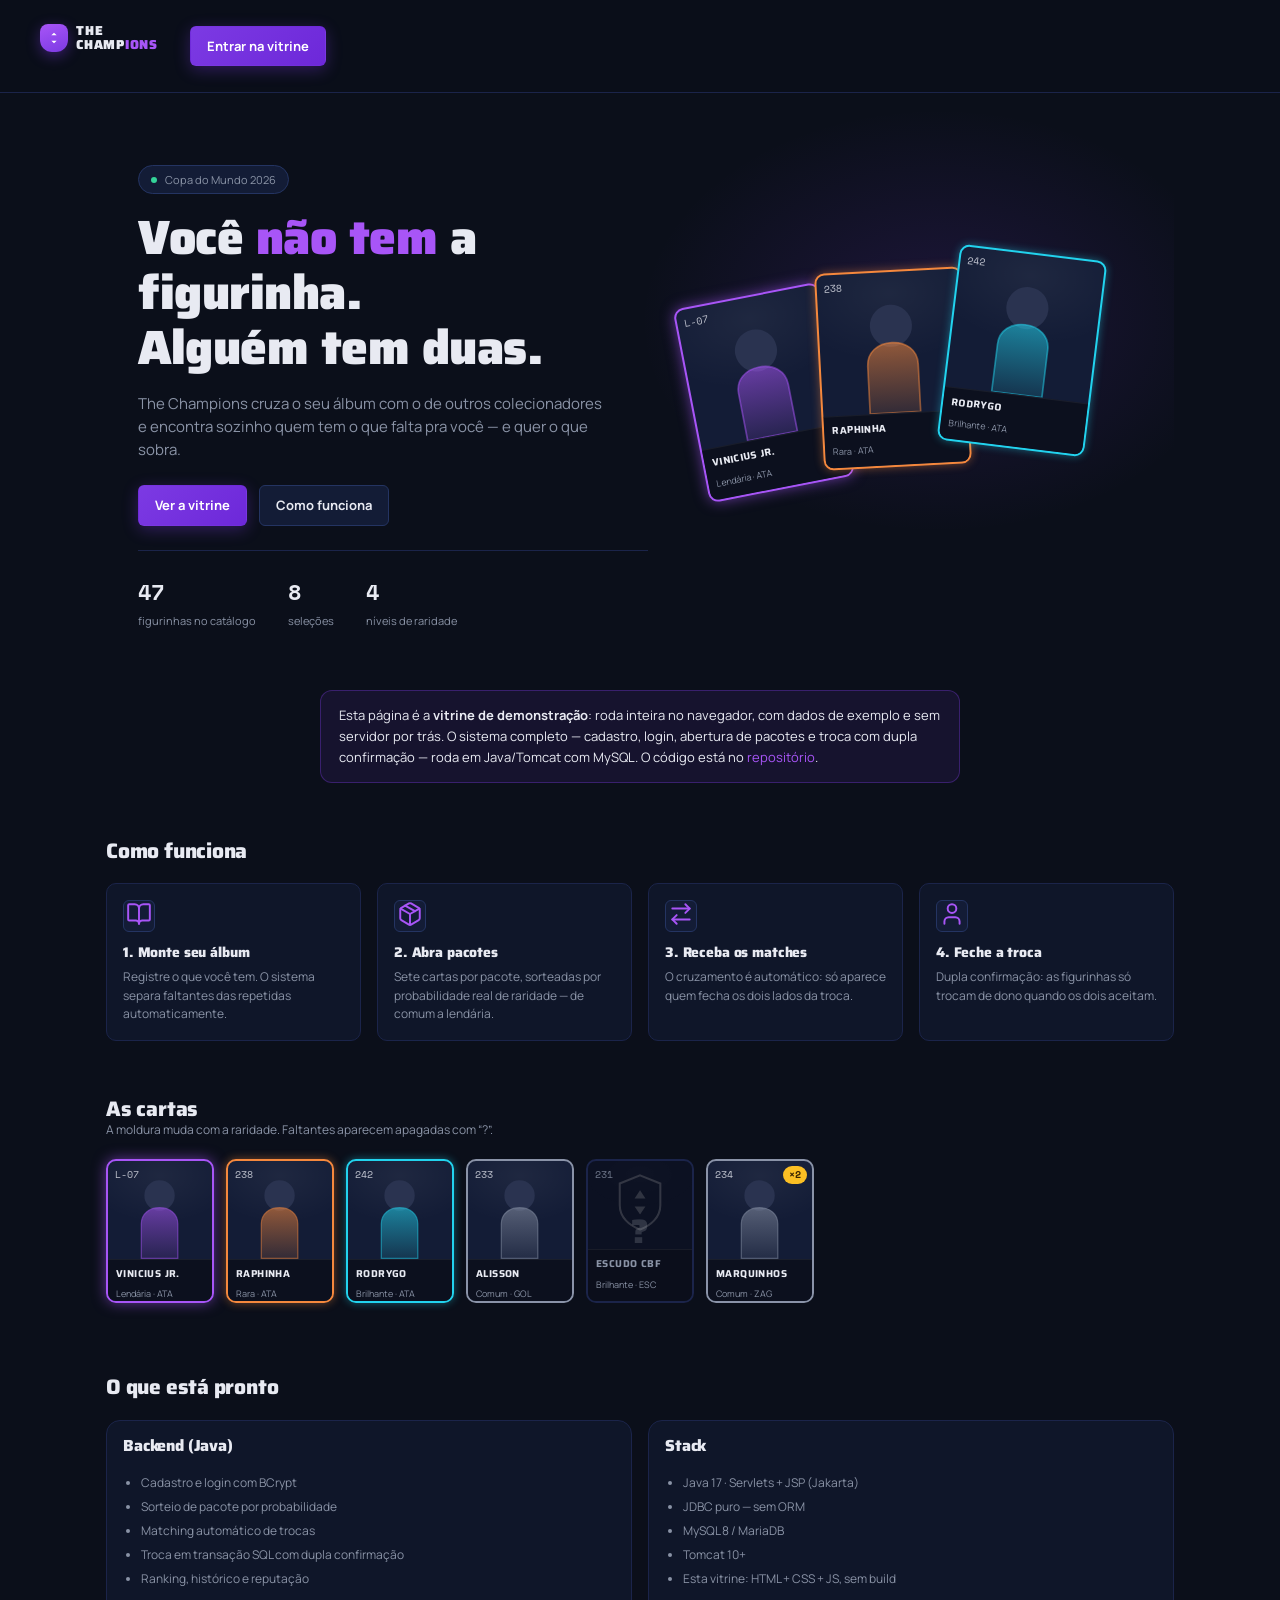
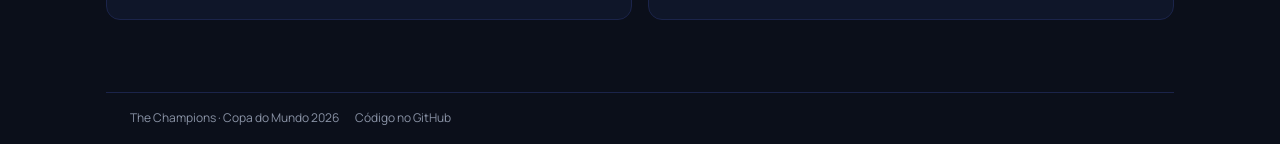
==== src/main/webapp-static/index.html @ b9e7fbf0 "Vitrine estatica para GitHub Pages O GitHub Pages so serve arquivo estatico: nao roda Java nem MySQL" ====
<!doctype html>
<html lang="pt-BR">
<head>
<meta charset="UTF-8">
<meta name="viewport" content="width=device-width, initial-scale=1">
<title>The Champions — troca de figurinhas da Copa 2026</title>
<meta name="description" content="Marketplace peer-to-peer de troca de figurinhas da Copa do Mundo 2026.">
<link rel="preconnect" href="https://fonts.googleapis.com">
<link rel="preconnect" href="https://fonts.gstatic.com" crossorigin>
<link href="https://fonts.googleapis.com/css2?family=Saira:wght@700;800;900&family=Manrope:wght@400;600;700;800&family=Space+Mono:wght@400;700&display=swap" rel="stylesheet">
<link rel="stylesheet" href="./assets/css/app.css">
<link rel="icon" href="data:image/svg+xml,<svg xmlns='http://www.w3.org/2000/svg' viewBox='0 0 24 24'><rect width='24' height='24' rx='6' fill='%237C3AE3'/><path d='M12 5l4 4h-8zM12 19l-4-4h8z' fill='white'/></svg>">
<style>
  .aviso-demo{max-width:640px;margin:28px auto 0;padding:14px 18px;border-radius:12px;
    background:rgba(124,58,227,.10);border:1px solid rgba(124,58,227,.35);
    font-size:13px;line-height:1.6;color:var(--txt-2)}
  .passo .icone{width:26px;height:26px;color:var(--roxo-400);margin-bottom:10px}
  .vitrine{max-width:1100px;margin:0 auto;padding:0 var(--e4)}
  .vitrine-cartas{margin-top:56px}
</style>
</head>
<body>

<div id="sprite" hidden></div>

<header class="landing-topo">
  <a class="marca" href="./index.html" style="text-decoration:none;color:inherit">
    <span class="escudo"><svg class="icone" viewBox="0 0 24 24">
      <path d="M12 4l4 4h-8zM12 20l-4-4h8z" fill="currentColor" stroke="none"/></svg></span>
    <span class="marca-nome">The<br>Champ<span>ions</span></span>
  </a>
  <a href="./app.html#/dashboard" class="btn btn-primario">Entrar na vitrine</a>
</header>

<main class="vitrine">

  <section class="heroi">
    <div>
      <span class="selo"><i></i> Copa do Mundo 2026</span>
      <h1>Você <em>não tem</em> a figurinha.<br>Alguém tem duas.</h1>
      <p class="chamada">
        The Champions cruza o seu álbum com o de outros colecionadores e encontra
        sozinho quem tem o que falta pra você — e quer o que sobra.
      </p>

      <div style="display:flex;gap:12px;flex-wrap:wrap;margin-top:24px">
        <a href="./app.html#/dashboard" class="btn btn-primario">Ver a vitrine</a>
        <a href="#como-funciona" class="btn btn-secundario">Como funciona</a>
      </div>

      <div class="numeros-comunidade">
        <div><b>47</b><small>figurinhas no catálogo</small></div>
        <div><b>8</b><small>seleções</small></div>
        <div><b>4</b><small>níveis de raridade</small></div>
      </div>
    </div>

    <div class="deck" id="deck"></div>
  </section>

  <p class="aviso-demo">
    Esta página é a <b>vitrine de demonstração</b>: roda inteira no navegador, com
    dados de exemplo e sem servidor por trás. O sistema completo — cadastro, login,
    abertura de pacotes e troca com dupla confirmação — roda em Java/Tomcat com
    MySQL. O código está no
    <a href="https://github.com/kumiechikc/figcopa">repositório</a>.
  </p>

  <section id="como-funciona" style="margin-top:56px">
    <h2>Como funciona</h2>
    <div class="grade grade-4" style="margin-top:20px">
      <article class="passo">
        <div class="topo"><span class="ic"><svg class="icone"><use href="#i-album"/></svg></span></div>
        <h3>1. Monte seu álbum</h3>
        <p class="secundario pequeno">Registre o que você tem. O sistema separa
          faltantes das repetidas automaticamente.</p>
      </article>
      <article class="passo">
        <div class="topo"><span class="ic"><svg class="icone"><use href="#i-pacote"/></svg></span></div>
        <h3>2. Abra pacotes</h3>
        <p class="secundario pequeno">Sete cartas por pacote, sorteadas por
          probabilidade real de raridade — de comum a lendária.</p>
      </article>
      <article class="passo">
        <div class="topo"><span class="ic"><svg class="icone"><use href="#i-troca"/></svg></span></div>
        <h3>3. Receba os matches</h3>
        <p class="secundario pequeno">O cruzamento é automático: só aparece quem
          fecha os dois lados da troca.</p>
      </article>
      <article class="passo">
        <div class="topo"><span class="ic"><svg class="icone"><use href="#i-usuario"/></svg></span></div>
        <h3>4. Feche a troca</h3>
        <p class="secundario pequeno">Dupla confirmação: as figurinhas só trocam de
          dono quando os dois aceitam.</p>
      </article>
    </div>
  </section>

  <section class="vitrine-cartas">
    <h2>As cartas</h2>
    <p class="secundario pequeno" style="margin-bottom:20px">
      A moldura muda com a raridade. Faltantes aparecem apagadas com “?”.
    </p>
    <div class="grade-figurinhas" id="amostra"></div>
  </section>

  <section style="margin-top:72px">
    <h2>O que está pronto</h2>
    <div class="grade grade-2" style="margin-top:20px">
      <div class="card">
        <div class="card-cabecalho"><h3>Backend (Java)</h3></div>
        <ul class="secundario pequeno" style="line-height:2;padding-left:18px">
          <li>Cadastro e login com BCrypt</li>
          <li>Sorteio de pacote por probabilidade</li>
          <li>Matching automático de trocas</li>
          <li>Troca em transação SQL com dupla confirmação</li>
          <li>Ranking, histórico e reputação</li>
        </ul>
      </div>
      <div class="card">
        <div class="card-cabecalho"><h3>Stack</h3></div>
        <ul class="secundario pequeno" style="line-height:2;padding-left:18px">
          <li>Java 17 · Servlets + JSP (Jakarta)</li>
          <li>JDBC puro — sem ORM</li>
          <li>MySQL 8 / MariaDB</li>
          <li>Tomcat 10+</li>
          <li>Esta vitrine: HTML + CSS + JS, sem build</li>
        </ul>
      </div>
    </div>
  </section>

  <footer class="rodape" style="margin-top:72px">
    <span class="secundario pequeno">The Champions · Copa do Mundo 2026</span>
    <a class="secundario pequeno" href="https://github.com/kumiechikc/figcopa">Código no GitHub</a>
  </footer>
</main>

<script type="module">
import { CATALOGO } from './assets/js/dados-demo.js';
import { carta } from './assets/js/components.js';

document.getElementById('sprite').innerHTML =
  await fetch('./assets/icones.svg').then(r => r.text());

const daRaridade = ordem => CATALOGO.find(f => f.raridade.ordem === ordem && f.quantidade > 0);

// Deck do heroi: tres cartas sobrepostas, da mais rara para a mais comum.
document.getElementById('deck').innerHTML =
  [daRaridade(4), daRaridade(3), daRaridade(2)]
    .filter(Boolean)
    .map((f, i) => carta(f, { classeExtra: `c${i + 1}` }))
    .join('');

// Amostra: uma de cada raridade + uma faltante + uma repetida, para mostrar as molduras.
const amostra = [
  daRaridade(4), daRaridade(3), daRaridade(2), daRaridade(1),
  CATALOGO.find(f => f.quantidade === 0),
  CATALOGO.find(f => f.quantidade > 1)
].filter(Boolean);

document.getElementById('amostra').innerHTML =
  amostra.map(f => carta(f, { mostrarStatus: true })).join('');
</script>
</body>
</html>
---- src/main/webapp-static/assets/css/app.css ----
/* =========================================================================
   THE CHAMPIONS — folha de estilo unica
   Identidade visual definida na Etapa 2 (Guia da Marca V1).
   Ordem: tokens -> base -> layout -> componentes -> telas -> animacao -> responsivo
   ========================================================================= */

/* -------------------------------------------------------------------------
   1. TOKENS
   ------------------------------------------------------------------------- */
:root {
  /* Paleta de marca */
  --azul-950: #0B0F1A;
  --azul-900: #0F1629;
  --azul-850: #131C36;
  --azul-800: #1B244A;
  --azul-700: #243462;
  --roxo-600: #7C3AE3;
  --roxo-400: #A855F7;
  --papel:    #E8EAF2;
  --cinza-400:#8A93A6;
  --sucesso:  #34D399;
  --erro:     #F87171;
  --aviso:    #FBBF24;

  /* Raridade — a cor da moldura comunica o valor sem depender de texto */
  --r-comum:     #8A93A8;
  --r-brilhante: #22D3EE;
  --r-rara:      #F5883D;
  --r-lendaria:  #A855F7;

  /* Escala de espacamento: 4 / 8 / 12 / 16 / 24 / 32 */
  --e1: 4px;  --e2: 8px;  --e3: 12px;
  --e4: 16px; --e6: 24px; --e8: 32px;

  --raio-sm: 6px;
  --raio:    10px;
  --raio-lg: 14px;

  --sombra-card: 0 1px 2px rgba(0,0,0,.4), 0 8px 24px rgba(0,0,0,.28);
  --sombra-alta: 0 4px 8px rgba(0,0,0,.45), 0 16px 40px rgba(0,0,0,.35);

  --transicao: 180ms cubic-bezier(.4, 0, .2, 1);

  --larg-sidebar: 232px;
}

/* -------------------------------------------------------------------------
   2. BASE
   ------------------------------------------------------------------------- */
*, *::before, *::after { box-sizing: border-box; }

html, body { height: 100%; }

body {
  margin: 0;
  background: var(--azul-950);
  color: var(--papel);
  font-family: 'Manrope', system-ui, -apple-system, 'Segoe UI', sans-serif;
  font-size: 14px;
  line-height: 1.55;
  -webkit-font-smoothing: antialiased;
}

h1, h2, h3, h4 {
  font-family: 'Saira', system-ui, sans-serif;
  font-weight: 800;
  letter-spacing: -0.01em;
  margin: 0;
  line-height: 1.15;
}
h1 { font-size: 30px; }
h2 { font-size: 21px; }
h3 { font-size: 16px; }

p { margin: 0 0 var(--e3); }

a { color: var(--roxo-400); text-decoration: none; }
a:hover { text-decoration: underline; }

/* Numeros sempre em fonte tabular: contadores nao "dancam" ao atualizar */
.num {
  font-family: 'Space Mono', ui-monospace, monospace;
  font-variant-numeric: tabular-nums;
}

.secundario { color: var(--cinza-400); }
.pequeno    { font-size: 12px; }
.mono-min   { font-family: 'Space Mono', monospace; font-size: 11px; }

/* Acessibilidade: foco de teclado sempre visivel */
:focus-visible {
  outline: 2px solid var(--roxo-400);
  outline-offset: 2px;
  border-radius: var(--raio-sm);
}

.apenas-leitor {
  position: absolute; width: 1px; height: 1px;
  overflow: hidden; clip: rect(0 0 0 0); white-space: nowrap;
}

svg.icone {
  width: 16px; height: 16px;
  stroke: currentColor; fill: none;
  stroke-width: 1.8; stroke-linecap: round; stroke-linejoin: round;
  flex: 0 0 auto;
}
svg.icone-g { width: 20px; height: 20px; }

/* -------------------------------------------------------------------------
   3. LAYOUT DA APLICACAO (sidebar + conteudo)
   ------------------------------------------------------------------------- */
.app {
  display: grid;
  grid-template-columns: var(--larg-sidebar) 1fr;
  min-height: 100vh;
}

.sidebar {
  background: var(--azul-900);
  border-right: 1px solid var(--azul-800);
  display: flex;
  flex-direction: column;
  padding: var(--e4) var(--e3);
  position: sticky;
  top: 0;
  height: 100vh;
}

.marca {
  display: flex; align-items: center; gap: var(--e2);
  padding: var(--e2) var(--e2) var(--e6);
}
.marca-nome {
  font-family: 'Saira', sans-serif;
  font-weight: 900; font-size: 13px;
  letter-spacing: .06em; line-height: 1.05;
  text-transform: uppercase;
}
.marca-nome span { color: var(--roxo-400); }

.escudo {
  width: 28px; height: 28px;
  background: linear-gradient(160deg, var(--roxo-400), var(--roxo-600));
  border-radius: 8px 8px 12px 12px;
  display: grid; place-items: center;
  color: #fff;
  box-shadow: 0 4px 14px rgba(124,58,227,.4);
}

.nav-grupo {
  font-size: 10px; letter-spacing: .12em; text-transform: uppercase;
  color: var(--cinza-400); padding: var(--e3) var(--e2) var(--e2);
}

.nav-item {
  display: flex; align-items: center; gap: var(--e3);
  padding: 9px var(--e2);
  border-radius: var(--raio-sm);
  color: var(--papel);
  font-weight: 600; font-size: 13px;
  transition: background var(--transicao), color var(--transicao);
}
.nav-item:hover { background: var(--azul-850); text-decoration: none; }
.nav-item.ativo { background: var(--azul-800); color: #fff; }
.nav-item.ativo svg { color: var(--roxo-400); }

.nav-badge {
  margin-left: auto;
  background: var(--roxo-600); color: #fff;
  font-family: 'Space Mono', monospace; font-size: 10px;
  padding: 1px 6px; border-radius: 20px;
}
.nav-badge.neutro { background: var(--azul-700); color: var(--papel); }

.sidebar-rodape {
  margin-top: auto;
  border-top: 1px solid var(--azul-800);
  padding-top: var(--e3);
  display: flex; align-items: center; gap: var(--e2);
}

.conteudo { display: flex; flex-direction: column; min-width: 0; }

.topbar {
  display: flex; align-items: center; gap: var(--e4);
  padding: var(--e4) var(--e6);
  border-bottom: 1px solid var(--azul-800);
  background: rgba(15,22,41,.72);
  backdrop-filter: blur(8px);
  position: sticky; top: 0; z-index: 20;
}

.breadcrumb {
  font-size: 11px; color: var(--cinza-400);
  display: flex; gap: var(--e2); align-items: center;
}
.breadcrumb a { color: var(--cinza-400); }
.breadcrumb .atual { color: var(--papel); }

.topbar-titulo { font-family: 'Saira', sans-serif; font-weight: 800; font-size: 17px; }

.topbar-dir { margin-left: auto; display: flex; align-items: center; gap: var(--e3); }

.busca {
  display: flex; align-items: center; gap: var(--e2);
  background: var(--azul-850);
  border: 1px solid var(--azul-800);
  border-radius: 20px;
  padding: 6px var(--e3);
  color: var(--cinza-400);
  min-width: 250px;
}
.busca input {
  background: none; border: 0; outline: none;
  color: var(--papel); font: inherit; font-size: 12px; width: 100%;
}
.busca input::placeholder { color: var(--cinza-400); }

.sino { position: relative; color: var(--papel); display: grid; place-items: center; }
.sino .ponto {
  position: absolute; top: -1px; right: -1px;
  width: 7px; height: 7px; border-radius: 50%;
  background: var(--erro); border: 1.5px solid var(--azul-900);
}

.pagina { padding: var(--e6); flex: 1; }

.rodape {
  border-top: 1px solid var(--azul-800);
  padding: var(--e4) var(--e6);
  display: flex; flex-wrap: wrap; gap: var(--e4);
  font-size: 11px; color: var(--cinza-400);
}
.rodape .dir { margin-left: auto; display: flex; gap: var(--e4); }

/* -------------------------------------------------------------------------
   4. COMPONENTES
   ------------------------------------------------------------------------- */
.card {
  background: var(--azul-900);
  border: 1px solid var(--azul-800);
  border-radius: var(--raio-lg);
  padding: var(--e4);
}

.card-cabecalho {
  display: flex; align-items: center; gap: var(--e2);
  margin-bottom: var(--e4);
}
.card-cabecalho h3 { flex: 1; }

/* As grades sao classes (e nao style inline) de proposito: estilo inline
   ganha do @media, e a tela deixaria de colapsar no celular. */
.grade { display: grid; gap: var(--e4); }
.grade-2 { grid-template-columns: 1fr 1fr; }
.grade-3 { grid-template-columns: repeat(3, 1fr); }
.grade-4 { grid-template-columns: repeat(4, 1fr); }

.grade-painel  { grid-template-columns: 1.35fr 1fr; }   /* dashboard */
.grade-lista   { grid-template-columns: 300px 1fr; }    /* pacotes */
.grade-filtros { grid-template-columns: 1fr 250px; }    /* buscar trocas */
.grade-perfil  { grid-template-columns: 320px 1fr; }    /* perfil */

/* Tabela larga rola dentro do proprio cartao, nunca empurra a pagina. */
.rolagem-x { overflow-x: auto; max-width: 100%; -webkit-overflow-scrolling: touch; }

/* Item de grid tem min-width:auto: ele cresce ate caber o conteudo e estoura
   a pagina, em vez de deixar o filho rolar. Zerar isso e o que faz o
   .rolagem-x das tabelas realmente funcionar. */
.grade > *,
.album > *,
.negociacao > *,
.tela-acesso > * { min-width: 0; }

/* Botoes */
.btn {
  display: inline-flex; align-items: center; justify-content: center;
  gap: var(--e2);
  font-family: 'Manrope', sans-serif; font-weight: 700; font-size: 13px;
  padding: 9px var(--e4);
  border-radius: var(--raio-sm);
  border: 1px solid transparent;
  cursor: pointer;
  transition: transform var(--transicao), box-shadow var(--transicao),
              background var(--transicao), border-color var(--transicao);
  text-decoration: none;
}
.btn:hover { text-decoration: none; }

.btn-primario {
  background: linear-gradient(135deg, var(--roxo-600), #6D28D9);
  color: #fff;
  box-shadow: 0 4px 16px rgba(124,58,227,.32);
}
.btn-primario:hover { transform: translateY(-2px); box-shadow: 0 8px 22px rgba(124,58,227,.45); }

.btn-secundario {
  background: var(--azul-850);
  border-color: var(--azul-700);
  color: var(--papel);
}
.btn-secundario:hover { background: var(--azul-800); transform: translateY(-2px); }

.btn-fantasma { background: none; color: var(--cinza-400); }
.btn-fantasma:hover { color: var(--papel); }

.btn-sucesso {
  background: linear-gradient(135deg, #34D399, #10B981);
  color: #06281D;
  box-shadow: 0 4px 16px rgba(52,211,153,.28);
}
.btn-sucesso:hover { transform: translateY(-2px); box-shadow: 0 8px 22px rgba(52,211,153,.4); }

.btn-perigo { background: none; color: var(--erro); }
.btn-perigo:hover { background: rgba(248,113,113,.1); }

.btn[disabled], .btn.desabilitado {
  opacity: .5; cursor: not-allowed; transform: none !important; box-shadow: none;
}

.btn-bloco { width: 100%; }

/* Etiquetas / chips */
.tag {
  display: inline-flex; align-items: center; gap: var(--e1);
  font-size: 10px; font-weight: 700; letter-spacing: .06em;
  text-transform: uppercase;
  padding: 3px 8px; border-radius: 20px;
  border: 1px solid transparent;
}
.tag-sucesso  { background: rgba(52,211,153,.13); color: var(--sucesso); border-color: rgba(52,211,153,.3); }
.tag-aviso    { background: rgba(251,191,36,.13); color: var(--aviso);   border-color: rgba(251,191,36,.3); }
.tag-erro     { background: rgba(248,113,113,.13); color: var(--erro);   border-color: rgba(248,113,113,.3); }
.tag-roxo     { background: rgba(168,85,247,.15); color: var(--roxo-400); border-color: rgba(168,85,247,.35); }
.tag-neutro   { background: var(--azul-850); color: var(--cinza-400); border-color: var(--azul-700); }

.tag-comum     { background: rgba(138,147,168,.13); color: var(--r-comum);     border-color: rgba(138,147,168,.3); }
.tag-brilhante { background: rgba(34,211,238,.13);  color: var(--r-brilhante); border-color: rgba(34,211,238,.32); }
.tag-rara      { background: rgba(245,136,61,.13);  color: var(--r-rara);      border-color: rgba(245,136,61,.32); }
.tag-lendaria  { background: rgba(168,85,247,.15);  color: var(--r-lendaria);  border-color: rgba(168,85,247,.35); }

/* Avatar */
.avatar {
  width: 30px; height: 30px; border-radius: 50%;
  display: grid; place-items: center;
  background: linear-gradient(150deg, var(--roxo-400), var(--roxo-600));
  color: #fff; font-size: 11px; font-weight: 800;
  letter-spacing: .02em; flex: 0 0 auto;
}
.avatar-g { width: 38px; height: 38px; font-size: 13px; }

/* Barra de progresso */
.barra {
  height: 7px; background: var(--azul-850);
  border-radius: 20px; overflow: hidden;
}
.barra > i {
  display: block; height: 100%;
  background: linear-gradient(90deg, var(--roxo-600), var(--roxo-400));
  border-radius: 20px;
  width: 0;
  transition: width 900ms cubic-bezier(.22,.8,.3,1);
}
.barra.fina { height: 4px; }

/* Tabela */
.tabela { width: 100%; border-collapse: collapse; }
.tabela th {
  text-align: left; font-size: 10px; letter-spacing: .1em;
  text-transform: uppercase; color: var(--cinza-400);
  font-weight: 700; padding: 0 var(--e3) var(--e2);
  border-bottom: 1px solid var(--azul-800);
}
.tabela td { padding: var(--e3); border-bottom: 1px solid rgba(27,36,74,.55); font-size: 13px; }
.tabela tbody tr { transition: background var(--transicao); }
.tabela tbody tr:hover { background: rgba(27,36,74,.32); }
.tabela tbody tr:last-child td { border-bottom: 0; }

/* Alertas */
.alerta {
  display: flex; gap: var(--e3); align-items: flex-start;
  padding: var(--e3) var(--e4);
  border-radius: var(--raio);
  border: 1px solid;
  font-size: 13px;
  margin-bottom: var(--e4);
}
.alerta-erro    { background: rgba(248,113,113,.09); border-color: rgba(248,113,113,.32); color: #FCA5A5; }
.alerta-sucesso { background: rgba(52,211,153,.09);  border-color: rgba(52,211,153,.32);  color: #6EE7B7; }
.alerta-info    { background: rgba(168,85,247,.09);  border-color: rgba(168,85,247,.3);   color: #D8B4FE; }
.alerta-aviso   { background: rgba(251,191,36,.09);  border-color: rgba(251,191,36,.3);   color: #FCD34D; }

/* Estado vazio — toda lista tem um */
.vazio {
  text-align: center;
  padding: var(--e8) var(--e4);
  color: var(--cinza-400);
}
.vazio svg { width: 34px; height: 34px; color: var(--azul-700); margin-bottom: var(--e3); }
.vazio strong { display: block; color: var(--papel); margin-bottom: var(--e1); font-size: 14px; }

/* Formularios */
.campo { margin-bottom: var(--e4); }
.campo label {
  display: block; font-size: 11px; font-weight: 700;
  letter-spacing: .08em; text-transform: uppercase;
  color: var(--cinza-400); margin-bottom: 6px;
}
.campo input, .campo select {
  width: 100%;
  background: var(--azul-850);
  border: 1px solid var(--azul-800);
  border-radius: var(--raio-sm);
  padding: 10px var(--e3);
  color: var(--papel);
  font: inherit; font-size: 14px;
  transition: border-color var(--transicao), box-shadow var(--transicao);
}
.campo input:focus, .campo select:focus {
  outline: none;
  border-color: var(--roxo-600);
  box-shadow: 0 0 0 3px rgba(124,58,227,.18);
}
.campo .dica { font-size: 11px; color: var(--cinza-400); margin-top: 5px; }

/* Paginacao */
.paginacao { display: flex; gap: var(--e1); justify-content: center; padding: var(--e4) 0 0; }
.paginacao a, .paginacao span {
  min-width: 28px; height: 28px;
  display: grid; place-items: center;
  border-radius: var(--raio-sm);
  font-family: 'Space Mono', monospace; font-size: 12px;
  color: var(--cinza-400);
}
.paginacao a:hover { background: var(--azul-850); color: var(--papel); text-decoration: none; }
.paginacao .atual { background: var(--roxo-600); color: #fff; }

/* -------------------------------------------------------------------------
   5. FIGURINHA — o componente central do produto
   ------------------------------------------------------------------------- */
.figurinha {
  position: relative;
  background: var(--azul-850);
  border: 2px solid var(--r-comum);
  border-radius: var(--raio);
  overflow: hidden;
  aspect-ratio: 3 / 4;
  display: flex; flex-direction: column;
  transition: transform var(--transicao), box-shadow var(--transicao);
}
.figurinha:hover { transform: translateY(-2px); box-shadow: var(--sombra-alta); }

.figurinha .numero {
  position: absolute; top: 6px; left: 7px;
  font-family: 'Space Mono', monospace; font-size: 10px;
  color: var(--papel); opacity: .8; z-index: 2;
}

.figurinha .repetida {
  position: absolute; top: 5px; right: 5px; z-index: 2;
  background: var(--aviso); color: #3B2500;
  font-family: 'Space Mono', monospace; font-size: 10px; font-weight: 700;
  padding: 1px 6px; border-radius: 20px;
}

.figurinha .busto {
  flex: 1;
  display: grid; place-items: end center;
  background: radial-gradient(120% 80% at 50% 15%, rgba(255,255,255,.05), transparent 60%);
}
.figurinha .busto svg { width: 78%; height: auto; display: block; }

.figurinha .legenda {
  background: rgba(11,15,26,.86);
  padding: 6px var(--e2) 8px;
  border-top: 1px solid rgba(255,255,255,.06);
}
.figurinha .legenda b {
  display: block;
  font-family: 'Saira', sans-serif; font-weight: 700;
  font-size: 10px; letter-spacing: .04em; text-transform: uppercase;
  white-space: nowrap; overflow: hidden; text-overflow: ellipsis;
}
.figurinha .legenda small { font-size: 9px; color: var(--cinza-400); }

/* Molduras por raridade — o glow cresce com o valor */
.figurinha.r1 { border-color: var(--r-comum); }
.figurinha.r2 { border-color: var(--r-brilhante); box-shadow: 0 0 8px rgba(34,211,238,.42); }
.figurinha.r3 { border-color: var(--r-rara);      box-shadow: 0 0 10px rgba(245,136,61,.45); }
.figurinha.r4 { border-color: var(--r-lendaria);  box-shadow: 0 0 14px rgba(168,85,247,.55); }

.figurinha.r2:hover { box-shadow: 0 0 14px rgba(34,211,238,.6), var(--sombra-alta); }
.figurinha.r3:hover { box-shadow: 0 0 16px rgba(245,136,61,.62), var(--sombra-alta); }
.figurinha.r4:hover { box-shadow: 0 0 22px rgba(168,85,247,.75), var(--sombra-alta); }

/* Faltante: escurecida com "?" */
.figurinha.faltante {
  border-color: var(--azul-800) !important;
  box-shadow: none !important;
  background: #0C1122;
}
.figurinha.faltante .busto { opacity: .28; filter: grayscale(1); }
.figurinha.faltante .legenda b, .figurinha.faltante .numero { color: var(--cinza-400); }
.figurinha.faltante::after {
  content: '?';
  position: absolute; inset: 0;
  display: grid; place-items: center;
  font-family: 'Saira', sans-serif; font-weight: 900; font-size: 34px;
  color: rgba(232,234,242,.16);
  pointer-events: none;
}

.grade-figurinhas {
  display: grid;
  grid-template-columns: repeat(auto-fill, minmax(104px, 1fr));
  gap: var(--e3);
}

/* Figurinha em linha (usada nas telas de troca) */
.fig-linha {
  display: flex; align-items: center; gap: var(--e3);
  background: var(--azul-850);
  border: 1px solid var(--azul-800);
  border-left: 3px solid var(--r-comum);
  border-radius: var(--raio-sm);
  padding: var(--e3);
  transition: transform var(--transicao), border-color var(--transicao);
}
.fig-linha:hover { transform: translateY(-2px); }
.fig-linha.r2 { border-left-color: var(--r-brilhante); }
.fig-linha.r3 { border-left-color: var(--r-rara); }
.fig-linha.r4 { border-left-color: var(--r-lendaria); }
.fig-linha .mini {
  width: 30px; height: 40px; border-radius: 4px;
  border: 1.5px solid var(--r-comum);
  background: var(--azul-800); flex: 0 0 auto;
}
.fig-linha.r2 .mini { border-color: var(--r-brilhante); }
.fig-linha.r3 .mini { border-color: var(--r-rara); }
.fig-linha.r4 .mini { border-color: var(--r-lendaria); }
.fig-linha .info { flex: 1; min-width: 0; }
.fig-linha .info b {
  display: block; font-family: 'Saira', sans-serif;
  font-size: 12px; letter-spacing: .04em; text-transform: uppercase;
}
.fig-linha .info small { color: var(--cinza-400); font-size: 11px; }

/* -------------------------------------------------------------------------
   6. TELAS ESPECIFICAS
   ------------------------------------------------------------------------- */

/* --- Login / cadastro --- */
.tela-acesso {
  min-height: 100vh;
  display: grid; place-items: center;
  padding: var(--e6);
  background:
    radial-gradient(60% 50% at 20% 0%,  rgba(124,58,227,.20), transparent 60%),
    radial-gradient(50% 45% at 90% 100%, rgba(168,85,247,.13), transparent 60%),
    var(--azul-950);
}
.caixa-acesso {
  width: 100%; max-width: 400px;
  background: var(--azul-900);
  border: 1px solid var(--azul-800);
  border-radius: var(--raio-lg);
  padding: var(--e8);
  box-shadow: var(--sombra-alta);
}
.caixa-acesso .marca { justify-content: center; padding-bottom: var(--e4); }

/* --- Landing --- */
.landing-topo {
  display: flex; align-items: center; gap: var(--e6);
  padding: var(--e4) var(--e8);
  border-bottom: 1px solid var(--azul-800);
  position: sticky; top: 0; z-index: 30;
  background: rgba(11,15,26,.85); backdrop-filter: blur(10px);
}
.landing-topo nav { display: flex; gap: var(--e6); margin-left: var(--e8); font-size: 13px; }
.landing-topo nav a { color: var(--cinza-400); font-weight: 600; }
.landing-topo nav a:hover { color: var(--papel); text-decoration: none; }
.landing-topo .acoes { margin-left: auto; display: flex; align-items: center; gap: var(--e3); }

.heroi {
  padding: 72px var(--e8) var(--e8);
  max-width: 1180px; margin: 0 auto;
  display: grid; grid-template-columns: 1.05fr .95fr; gap: var(--e8);
  align-items: center;
  background:
    radial-gradient(45% 60% at 78% 40%, rgba(124,58,227,.16), transparent 62%);
}
.heroi h1 { font-size: 48px; font-weight: 900; margin-bottom: var(--e4); }
.heroi h1 em { color: var(--roxo-400); font-style: normal; }
.heroi .selo {
  display: inline-flex; align-items: center; gap: var(--e2);
  background: var(--azul-850); border: 1px solid var(--azul-700);
  border-radius: 20px; padding: 5px var(--e3);
  font-size: 11px; color: var(--cinza-400);
  margin-bottom: var(--e4);
}
.heroi .selo i {
  width: 6px; height: 6px; border-radius: 50%;
  background: var(--sucesso); display: block;
}
.heroi .chamada { max-width: 470px; color: var(--cinza-400); font-size: 15px; }

.numeros-comunidade {
  display: flex; gap: var(--e8);
  padding-top: var(--e6); margin-top: var(--e6);
  border-top: 1px solid var(--azul-800);
}
.numeros-comunidade b {
  display: block; font-family: 'Space Mono', monospace;
  font-size: 22px; font-weight: 700;
}
.numeros-comunidade small { font-size: 11px; color: var(--cinza-400); }

/* Deck de cartas flutuantes do heroi */
.deck { position: relative; height: 300px; }
.deck .figurinha {
  position: absolute; width: 148px; aspect-ratio: 3/4;
  transition: transform 300ms cubic-bezier(.22,.8,.3,1);
}
.deck .c1 { left: 2%;  top: 46px; transform: rotate(-11deg); }
.deck .c2 { left: 30%; top: 22px; transform: rotate(-3deg); }
.deck .c3 { left: 58%; top: 4px;  transform: rotate(7deg); z-index: 2; }
.deck:hover .c1 { transform: rotate(-15deg) translateY(-8px); }
.deck:hover .c2 { transform: rotate(-3deg) translateY(-14px); }
.deck:hover .c3 { transform: rotate(10deg) translateY(-8px); }

.passos { max-width: 1180px; margin: 0 auto; padding: var(--e8); }
.passo {
  background: var(--azul-900); border: 1px solid var(--azul-800);
  border-radius: var(--raio); padding: var(--e4);
  transition: transform var(--transicao), border-color var(--transicao);
}
.passo:hover { transform: translateY(-2px); border-color: var(--azul-700); }
.passo .topo { display: flex; align-items: center; margin-bottom: var(--e3); }
.passo .ic {
  width: 32px; height: 32px; border-radius: var(--raio-sm);
  display: grid; place-items: center;
  background: var(--azul-850); border: 1px solid var(--azul-700);
  color: var(--roxo-400);
}
.passo .n {
  margin-left: auto; font-family: 'Space Mono', monospace;
  font-size: 13px; color: var(--azul-700);
}
.passo h3 { font-size: 14px; margin-bottom: var(--e2); }
.passo p { font-size: 12px; color: var(--cinza-400); margin: 0; }

/* --- Dashboard --- */
.painel-progresso {
  background:
    linear-gradient(135deg, rgba(124,58,227,.22), rgba(168,85,247,.06) 55%, transparent),
    var(--azul-900);
  border: 1px solid var(--azul-700);
  border-radius: var(--raio-lg);
  padding: var(--e6);
}
.painel-progresso .percentual {
  font-family: 'Saira', sans-serif; font-weight: 900;
  font-size: 52px; line-height: 1;
}
.quebra-raridade {
  display: flex; flex-wrap: wrap;
  gap: var(--e4) var(--e8);
  margin-top: var(--e4);
}
.quebra-raridade b {
  display: block; font-family: 'Space Mono', monospace; font-size: 19px;
}
.quebra-raridade small {
  font-size: 10px; letter-spacing: .07em;
  text-transform: uppercase; color: var(--cinza-400);
}

.acao-rapida {
  display: flex; align-items: center; gap: var(--e3);
  background: var(--azul-900); border: 1px solid var(--azul-800);
  border-radius: var(--raio); padding: var(--e4);
  transition: transform var(--transicao), border-color var(--transicao);
  color: var(--papel);
}
.acao-rapida:hover {
  transform: translateY(-2px); border-color: var(--azul-700); text-decoration: none;
}
.acao-rapida .ic {
  width: 34px; height: 34px; border-radius: var(--raio-sm);
  display: grid; place-items: center;
  background: var(--azul-850); border: 1px solid var(--azul-700);
  color: var(--roxo-400); flex: 0 0 auto;
}
.acao-rapida b { display: block; font-size: 13px; }
.acao-rapida small { color: var(--cinza-400); font-size: 11px; }

.notificacao {
  display: flex; gap: var(--e3);
  padding: var(--e3);
  border-radius: var(--raio-sm);
  border: 1px solid transparent;
  transition: background var(--transicao);
}
.notificacao:hover { background: rgba(27,36,74,.35); }
.notificacao.nao-lida { background: rgba(124,58,227,.07); border-color: rgba(124,58,227,.2); }
.notificacao .ic { color: var(--roxo-400); padding-top: 2px; }
.notificacao p { font-size: 12px; margin: 0 0 3px; }
.notificacao .quando { font-family: 'Space Mono', monospace; font-size: 10px; color: var(--cinza-400); }

/* --- Album --- */
.album { display: grid; grid-template-columns: 214px 1fr; gap: var(--e4); align-items: start; }

.selecao-item {
  display: block; padding: var(--e3);
  border-radius: var(--raio-sm);
  border: 1px solid transparent;
  transition: background var(--transicao), border-color var(--transicao);
  color: var(--papel);
}
.selecao-item:hover { background: var(--azul-850); text-decoration: none; }
.selecao-item.ativa { background: var(--azul-850); border-color: var(--azul-700); }
.selecao-item .linha { display: flex; align-items: center; gap: var(--e2); margin-bottom: 6px; }
.selecao-item .sigla {
  font-family: 'Space Mono', monospace; font-size: 10px;
  background: var(--azul-800); color: var(--papel);
  padding: 1px 5px; border-radius: 4px;
}
.selecao-item .nome { font-weight: 700; font-size: 13px; flex: 1; }
.selecao-item .frac {
  font-family: 'Space Mono', monospace; font-size: 11px; color: var(--cinza-400);
}

.filtros { display: flex; flex-wrap: wrap; gap: var(--e2); margin-bottom: var(--e4); }
.filtro {
  padding: 5px var(--e3); border-radius: 20px;
  border: 1px solid var(--azul-800); background: var(--azul-850);
  font-size: 12px; font-weight: 600; color: var(--cinza-400);
  transition: all var(--transicao);
}
.filtro:hover { color: var(--papel); border-color: var(--azul-700); text-decoration: none; }
.filtro.ativo { background: var(--roxo-600); border-color: var(--roxo-600); color: #fff; }
.filtro .cont { font-family: 'Space Mono', monospace; font-size: 10px; opacity: .8; margin-left: 3px; }

/* --- Pacotes --- */
.pacote-card {
  display: flex; gap: var(--e3);
  background: var(--azul-900); border: 1px solid var(--azul-800);
  border-radius: var(--raio); padding: var(--e3);
  margin-bottom: var(--e3);
  transition: border-color var(--transicao), transform var(--transicao);
}
.pacote-card:hover { border-color: var(--azul-700); transform: translateY(-2px); }
.pacote-card .arte {
  width: 58px; height: 74px; border-radius: var(--raio-sm);
  display: grid; place-items: center; flex: 0 0 auto;
  border: 1px solid;
}
.pacote-card .arte.especial {
  background: linear-gradient(160deg, rgba(168,85,247,.28), rgba(124,58,227,.1));
  border-color: rgba(168,85,247,.5); color: var(--roxo-400);
}
.pacote-card .arte.padrao {
  background: linear-gradient(160deg, rgba(36,52,98,.6), rgba(19,28,54,.4));
  border-color: var(--azul-700); color: var(--cinza-400);
}
.pacote-card .arte.diario {
  background: linear-gradient(160deg, rgba(52,211,153,.2), rgba(16,185,129,.05));
  border-color: rgba(52,211,153,.4); color: var(--sucesso);
}
.pacote-card.esgotado { opacity: .55; }

/* Revelacao de pacote: 7 cartas viradas */
.revelacao {
  display: grid;
  grid-template-columns: repeat(auto-fit, minmax(112px, 1fr));
  gap: var(--e3);
}
.carta-flip { perspective: 900px; aspect-ratio: 3/4; }
.carta-flip .giro {
  position: relative; width: 100%; height: 100%;
  transform-style: preserve-3d;
  transform: rotateY(180deg);
  transition: transform 620ms cubic-bezier(.3,.9,.35,1);
}
.carta-flip.virada .giro { transform: rotateY(0deg); }
.carta-flip .frente, .carta-flip .verso {
  position: absolute; inset: 0;
  backface-visibility: hidden;
  border-radius: var(--raio);
}
.carta-flip .verso {
  transform: rotateY(180deg);
  background:
    repeating-linear-gradient(45deg, rgba(124,58,227,.12) 0 8px, transparent 8px 16px),
    linear-gradient(160deg, var(--azul-850), var(--azul-900));
  border: 2px solid var(--azul-700);
  display: grid; place-items: center;
  color: var(--azul-700);
}
.carta-flip .verso span {
  font-family: 'Saira', sans-serif; font-weight: 900; font-size: 26px;
  color: rgba(168,85,247,.4);
}

/* --- Matching / trocas --- */
.match {
  background: var(--azul-900); border: 1px solid var(--azul-800);
  border-radius: var(--raio); padding: var(--e4);
  margin-bottom: var(--e3);
  transition: border-color var(--transicao);
}
.match:hover { border-color: var(--azul-700); }
.match.perfeito { border-color: rgba(168,85,247,.4); }
.match .cabecalho {
  display: flex; flex-wrap: wrap; align-items: center;
  gap: var(--e3); margin-bottom: var(--e4);
}
.match .ganho {
  margin-left: auto; text-align: center;
  background: rgba(52,211,153,.1); border: 1px solid rgba(52,211,153,.3);
  border-radius: var(--raio-sm); padding: var(--e2) var(--e3);
}
.match .ganho b {
  display: block; font-family: 'Space Mono', monospace;
  font-size: 17px; color: var(--sucesso);
}
.match .ganho small { font-size: 9px; color: var(--cinza-400); }

.troca-lados {
  display: grid; grid-template-columns: 1fr 34px 1fr;
  gap: var(--e3); align-items: center;
}
.troca-lados .seta { display: grid; place-items: center; color: var(--roxo-400); }
.troca-lados h4 {
  font-family: 'Manrope', sans-serif; font-size: 10px; font-weight: 700;
  letter-spacing: .09em; text-transform: uppercase;
  color: var(--cinza-400); margin: 0 0 var(--e2);
}

/* --- Negociacao bilateral --- */
.negociacao { display: grid; grid-template-columns: 1fr 300px 1fr; gap: var(--e4); align-items: start; }

.stepper { display: flex; flex-direction: column; gap: var(--e3); margin: var(--e4) 0; }
.etapa { display: flex; align-items: center; gap: var(--e3); font-size: 12px; }
.etapa .marca-etapa {
  width: 18px; height: 18px; border-radius: 50%;
  display: grid; place-items: center; flex: 0 0 auto;
  border: 1.5px solid var(--azul-700); color: var(--azul-700);
}
.etapa.feita .marca-etapa { background: rgba(52,211,153,.15); border-color: var(--sucesso); color: var(--sucesso); }
.etapa.atual .marca-etapa { background: rgba(251,191,36,.15); border-color: var(--aviso); color: var(--aviso); }
.etapa.feita { color: var(--papel); }
.etapa.atual { color: var(--aviso); font-weight: 700; }
.etapa.futura { color: var(--cinza-400); }
.etapa .quando { margin-left: auto; font-family: 'Space Mono', monospace; font-size: 10px; color: var(--cinza-400); }

.contador-expira {
  display: inline-flex; align-items: center; gap: var(--e2);
  background: rgba(251,191,36,.1); border: 1px solid rgba(251,191,36,.3);
  color: var(--aviso); border-radius: 20px; padding: 4px var(--e3);
  font-size: 11px;
}

/* -------------------------------------------------------------------------
   7. ANIMACAO
   ------------------------------------------------------------------------- */
@keyframes surgir {
  from { opacity: 0; transform: translateY(8px); }
  to   { opacity: 1; transform: none; }
}
.surge { animation: surgir 300ms cubic-bezier(.22,.8,.3,1) both; }

/* Lendaria: pulso que faz o item se destacar do resto do grid */
@keyframes pulso-lendaria {
  0%, 100% { box-shadow: 0 0 14px rgba(168,85,247,.5);  transform: scale(1); }
  50%      { box-shadow: 0 0 30px rgba(168,85,247,.95); transform: scale(1.035); }
}
.brilho-lendaria { animation: pulso-lendaria 1.7s ease-in-out infinite; }

@keyframes confirmado {
  0%   { transform: scale(.9); opacity: 0; }
  60%  { transform: scale(1.04); }
  100% { transform: scale(1); opacity: 1; }
}
.anima-confirmado { animation: confirmado 420ms cubic-bezier(.3,1.3,.5,1) both; }

@media (prefers-reduced-motion: reduce) {
  *, *::before, *::after {
    animation-duration: .01ms !important;
    animation-iteration-count: 1 !important;
    transition-duration: .01ms !important;
  }
  .carta-flip .giro { transform: rotateY(0deg) !important; }
}

/* -------------------------------------------------------------------------
   8. RESPONSIVO
   ------------------------------------------------------------------------- */
@media (max-width: 1180px) {
  .heroi { grid-template-columns: 1fr; }
  .deck { display: none; }
  .negociacao { grid-template-columns: 1fr; }
  .grade-3, .grade-4 { grid-template-columns: 1fr 1fr; }
  .grade-painel, .grade-lista, .grade-filtros, .grade-perfil { grid-template-columns: 1fr; }
  .album { grid-template-columns: 1fr; }
}

@media (max-width: 860px) {
  .app { grid-template-columns: 1fr; }
  .grade-2, .grade-3, .grade-4 { grid-template-columns: 1fr; }

  /* Item de grid tem min-width:auto por padrao e cresce com o conteudo.
     Sem o min-width:0 a barra lateral rolavel empurra a pagina inteira. */
  .app > * { min-width: 0; }

  .sidebar {
    position: static; height: auto;
    flex-direction: row; align-items: center;
    overflow-x: auto; gap: var(--e2);
    padding: var(--e2) var(--e3);
  }
  .sidebar nav { display: flex; gap: var(--e1); }
  .sidebar .nav-grupo, .sidebar-rodape { display: none; }
  .sidebar > div[style] { display: none; }
  .nav-item { white-space: nowrap; padding: 7px var(--e3); }
  .album { grid-template-columns: 1fr; }
  .grade-2, .grade-3 { grid-template-columns: 1fr; }
  .busca { display: none; }
  .pagina { padding: var(--e4); }
  .heroi { padding: var(--e6) var(--e4); }
  .heroi h1 { font-size: 34px; }
  .numeros-comunidade { gap: var(--e4); flex-wrap: wrap; }
  .troca-lados { grid-template-columns: 1fr; }
  .troca-lados .seta { transform: rotate(90deg); }
  .landing-topo nav { display: none; }
}
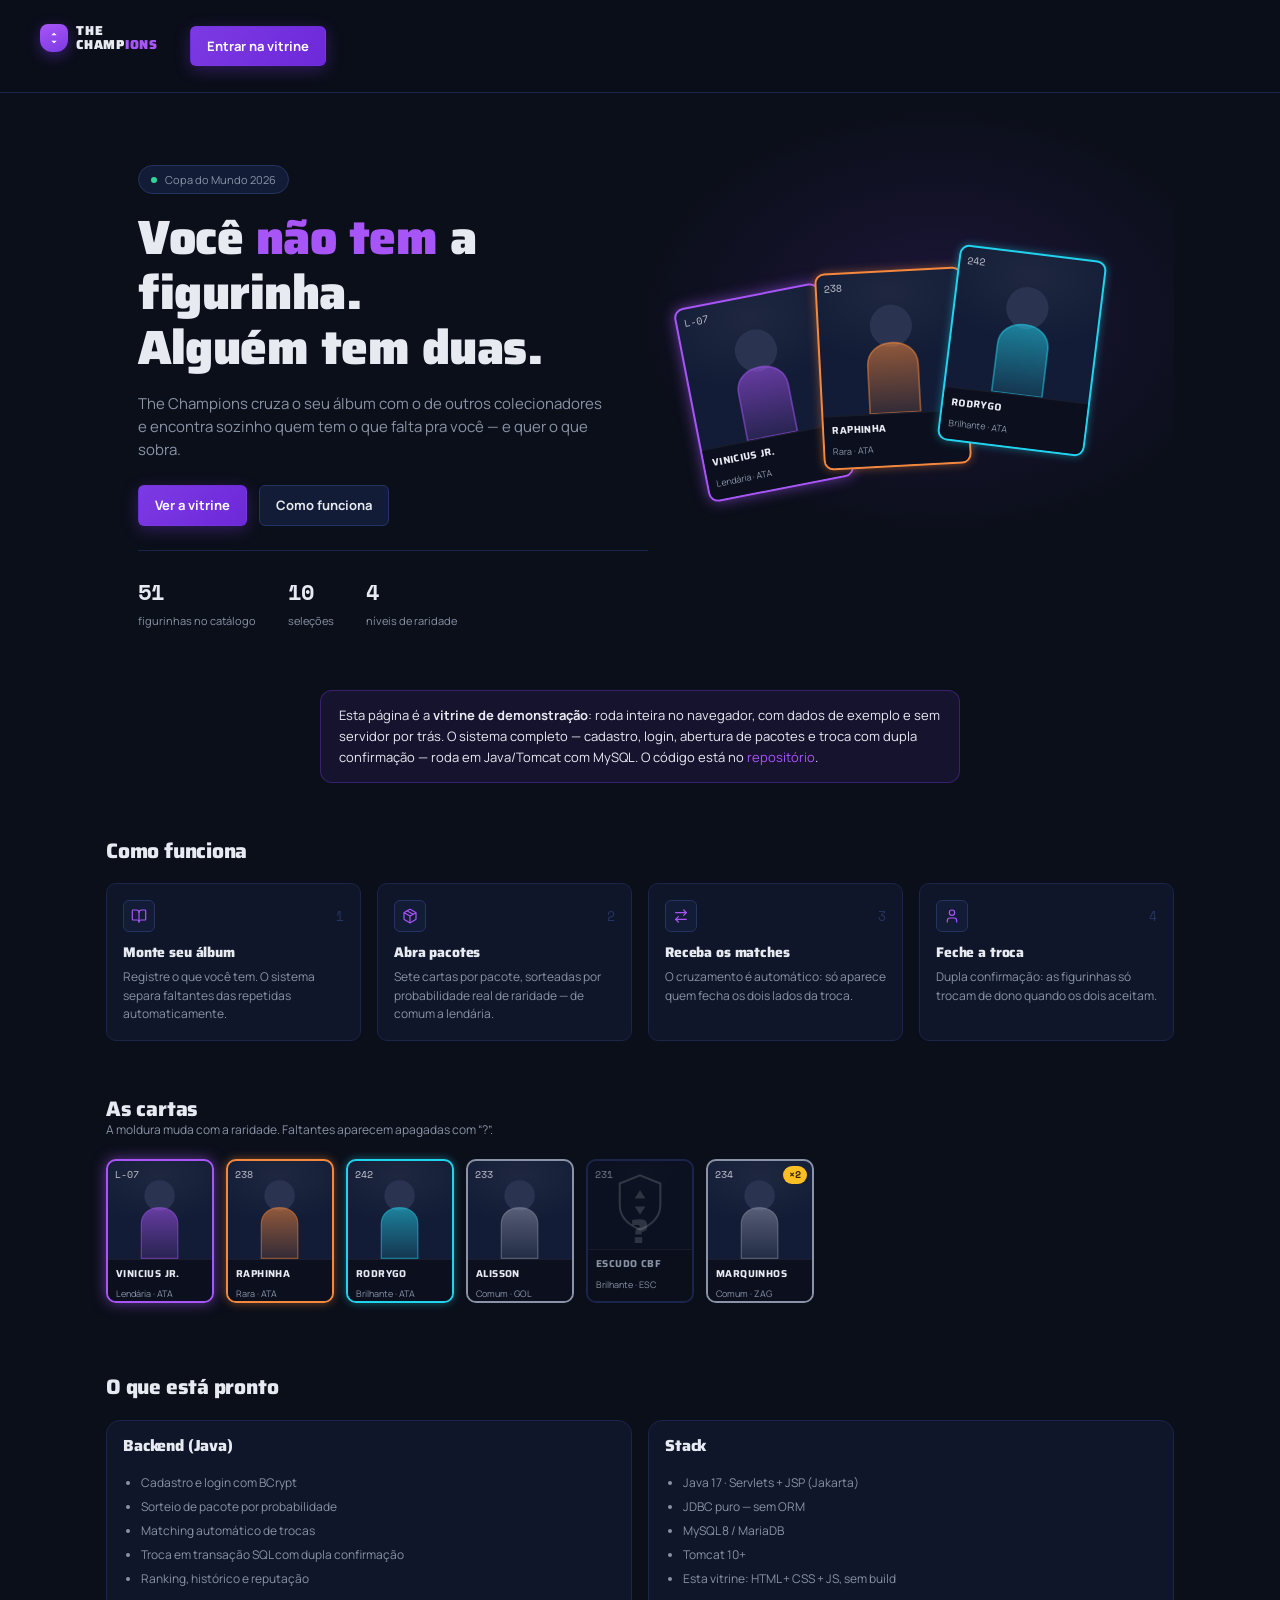
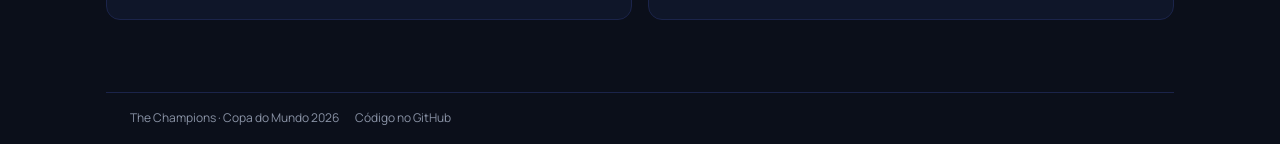
==== commit 204ab62d: "Corrigir o markup da vitrine para o que o app.css espera A vitrine reaproveita a folha de estilo da " ====
--- a/src/main/webapp-static/index.html
+++ b/src/main/webapp-static/index.html
@@ -14,7 +14,6 @@
   .aviso-demo{max-width:640px;margin:28px auto 0;padding:14px 18px;border-radius:12px;
     background:rgba(124,58,227,.10);border:1px solid rgba(124,58,227,.35);
     font-size:13px;line-height:1.6;color:var(--txt-2)}
-  .passo .icone{width:26px;height:26px;color:var(--roxo-400);margin-bottom:10px}
   .vitrine{max-width:1100px;margin:0 auto;padding:0 var(--e4)}
   .vitrine-cartas{margin-top:56px}
 </style>
@@ -48,11 +47,9 @@
         <a href="#como-funciona" class="btn btn-secundario">Como funciona</a>
       </div>
 
-      <div class="numeros-comunidade">
-        <div><b>47</b><small>figurinhas no catálogo</small></div>
-        <div><b>8</b><small>seleções</small></div>
-        <div><b>4</b><small>níveis de raridade</small></div>
-      </div>
+      <!-- Preenchido a partir do próprio catálogo: número fixo aqui vira mentira
+           na primeira figurinha que entrar no 02_dados.sql. -->
+      <div class="numeros-comunidade" id="numeros"></div>
     </div>
 
     <div class="deck" id="deck"></div>
@@ -70,27 +67,39 @@
     <h2>Como funciona</h2>
     <div class="grade grade-4" style="margin-top:20px">
       <article class="passo">
-        <div class="topo"><span class="ic"><svg class="icone"><use href="#i-album"/></svg></span></div>
-        <h3>1. Monte seu álbum</h3>
-        <p class="secundario pequeno">Registre o que você tem. O sistema separa
+        <div class="topo">
+          <span class="ic"><svg class="icone"><use href="#i-album"/></svg></span>
+          <span class="n">1</span>
+        </div>
+        <h3>Monte seu álbum</h3>
+        <p>Registre o que você tem. O sistema separa
           faltantes das repetidas automaticamente.</p>
       </article>
       <article class="passo">
-        <div class="topo"><span class="ic"><svg class="icone"><use href="#i-pacote"/></svg></span></div>
-        <h3>2. Abra pacotes</h3>
-        <p class="secundario pequeno">Sete cartas por pacote, sorteadas por
+        <div class="topo">
+          <span class="ic"><svg class="icone"><use href="#i-pacote"/></svg></span>
+          <span class="n">2</span>
+        </div>
+        <h3>Abra pacotes</h3>
+        <p>Sete cartas por pacote, sorteadas por
           probabilidade real de raridade — de comum a lendária.</p>
       </article>
       <article class="passo">
-        <div class="topo"><span class="ic"><svg class="icone"><use href="#i-troca"/></svg></span></div>
-        <h3>3. Receba os matches</h3>
-        <p class="secundario pequeno">O cruzamento é automático: só aparece quem
+        <div class="topo">
+          <span class="ic"><svg class="icone"><use href="#i-troca"/></svg></span>
+          <span class="n">3</span>
+        </div>
+        <h3>Receba os matches</h3>
+        <p>O cruzamento é automático: só aparece quem
           fecha os dois lados da troca.</p>
       </article>
       <article class="passo">
-        <div class="topo"><span class="ic"><svg class="icone"><use href="#i-usuario"/></svg></span></div>
-        <h3>4. Feche a troca</h3>
-        <p class="secundario pequeno">Dupla confirmação: as figurinhas só trocam de
+        <div class="topo">
+          <span class="ic"><svg class="icone"><use href="#i-usuario"/></svg></span>
+          <span class="n">4</span>
+        </div>
+        <h3>Feche a troca</h3>
+        <p>Dupla confirmação: as figurinhas só trocam de
           dono quando os dois aceitam.</p>
       </article>
     </div>
@@ -137,8 +146,14 @@
 </main>
 
 <script type="module">
-import { CATALOGO } from './assets/js/dados-demo.js';
+import { CATALOGO, RARIDADES } from './assets/js/dados-demo.js';
 import { carta } from './assets/js/components.js';
+
+document.getElementById('numeros').innerHTML = [
+  [CATALOGO.length, 'figurinhas no catálogo'],
+  [new Set(CATALOGO.map(f => f.siglaSelecao)).size, 'seleções'],
+  [Object.keys(RARIDADES).length, 'níveis de raridade']
+].map(([n, rotulo]) => `<div><b>${n}</b><small>${rotulo}</small></div>`).join('');
 
 document.getElementById('sprite').innerHTML =
   await fetch('./assets/icones.svg').then(r => r.text());
